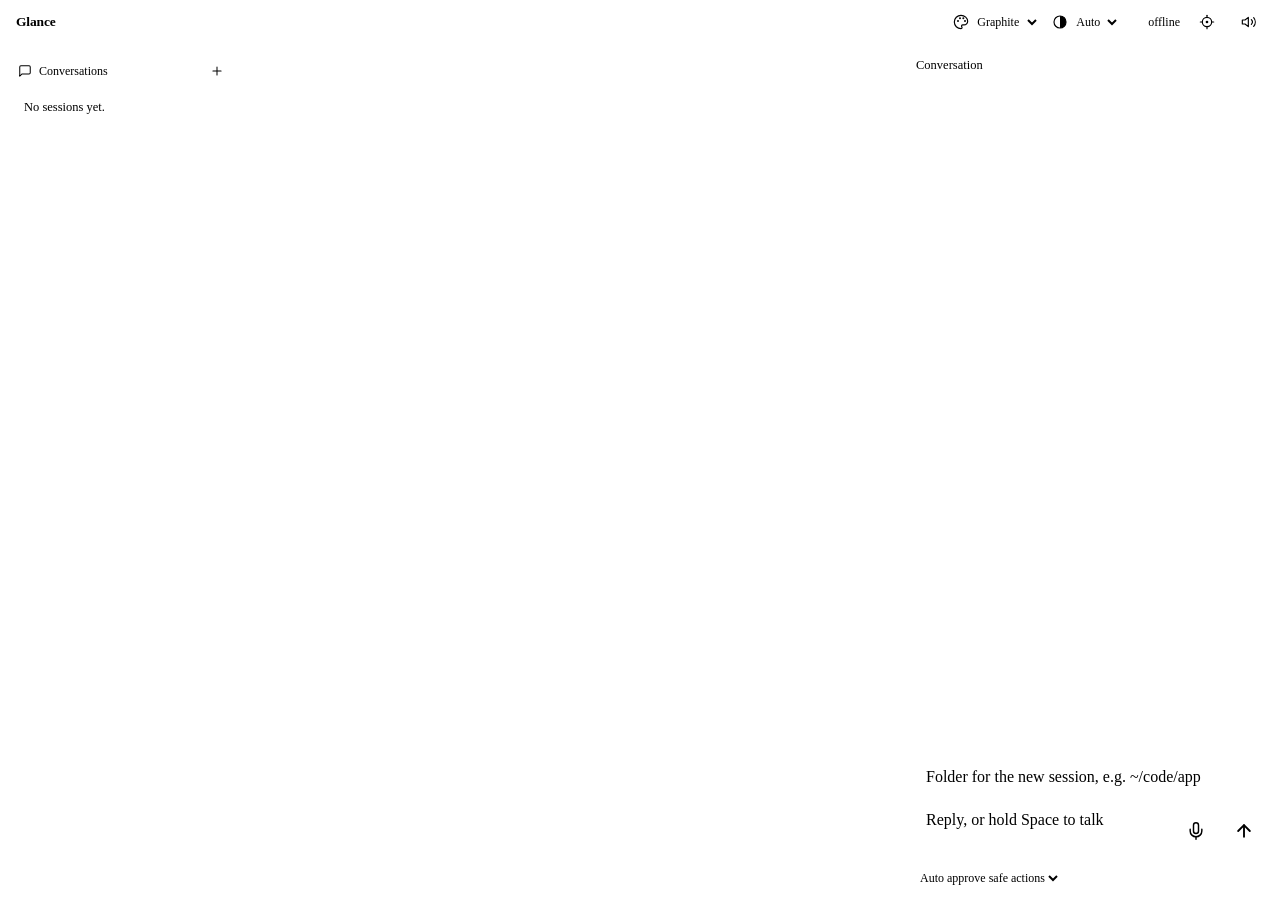
==== ui.html @ 86362edc "Glance: visual board beside Claude Code, packaged as a plugin" ====
<!doctype html>
<html lang="en">
<head>
<meta charset="utf-8">
<meta name="viewport" content="width=device-width, initial-scale=1">
<title>Glance</title>
<link rel="stylesheet" href="/board/board.css">
<script>
  // Apply the saved palette before first paint.
  try {
    const t = localStorage.getItem('board-theme'), c = localStorage.getItem('board-scheme');
    if (t) document.documentElement.dataset.theme = t;
    if (c) document.documentElement.dataset.scheme = c;
  } catch {}
</script>
<style>
  html, body { height: 100%; }
  body { margin: 0; background: var(--paper); color: var(--ink); font: 13.5px/1.5 var(--font); font-feature-settings: "cv11", "ss01"; overflow: hidden; -webkit-font-smoothing: antialiased; }
  button, select, input, textarea { font: inherit; color: inherit; }
  :focus-visible { outline: 2px solid var(--accent); outline-offset: 1px; }
  [hidden] { display: none !important; }

  /* top bar */
  #top { height: 44px; display: flex; align-items: center; gap: 12px; padding: 0 16px; background: var(--surface); border-bottom: 1px solid var(--line); }
  #top h1 { margin: 0; font-size: 13.5px; font-weight: 600; letter-spacing: -.01em; }
  #top .spacer { flex: 1; }
  .pick { display: inline-flex; align-items: center; gap: 2px; color: var(--muted); }
  .pick:hover { color: var(--ink); }
  .pick svg { width: 14px; height: 14px; }
  #top select { flex: none; width: auto; background: transparent; border: 0; padding: 4px 2px; font-size: 12px; color: inherit; cursor: pointer; }
  svg.icon { width: 16px; height: 16px; display: block; fill: none; stroke: currentColor; stroke-width: 1.75; stroke-linecap: round; stroke-linejoin: round; }
  button.ic { display: inline-flex; align-items: center; justify-content: center; width: 30px; height: 30px; padding: 0; border: 0; background: transparent; border-radius: 6px; color: var(--muted); cursor: pointer; }
  button.ic:hover { color: var(--ink); background: var(--paper); }
  #conn { display: flex; align-items: center; gap: 6px; font-size: 12px; color: var(--muted); margin-left: 4px; }
  #conn i { width: 6px; height: 6px; border-radius: 50%; background: var(--bad); }
  #conn.on i { background: var(--ok); }
  #voice.off { color: var(--muted); opacity: .6; }
  #follow.on { color: var(--accent); background: color-mix(in srgb, var(--accent) 12%, transparent); }

  /* three panes */
  #shell { display: grid; grid-template-columns: 240px minmax(0, 1fr) 380px; height: calc(100% - 45px); }
  #side, #board, #chat { min-height: 0; }

  /* conversations */
  #side { background: var(--surface); border-right: 1px solid var(--line); overflow-y: auto; }
  .side-head { display: flex; align-items: center; justify-content: space-between; padding: 14px 10px 6px 18px; font-size: 12px; font-weight: 500; color: var(--muted); }
  .side-head > span { display: inline-flex; align-items: center; gap: 7px; }
  .side-head svg { width: 14px; height: 14px; }
  #newBtn { width: 26px; height: 26px; }
  #sessions { list-style: none; margin: 0; padding: 0 8px 16px; }
  #sessions .group { padding: 14px 10px 4px; font-size: 11.5px; color: var(--muted); }
  #sessions li.item { position: relative; display: grid; grid-template-columns: minmax(0, 1fr) auto; column-gap: 8px; align-items: baseline; padding: 7px 10px 7px 16px; border-radius: 6px; cursor: pointer; }
  #sessions li.item:hover { background: var(--paper); }
  #sessions li.item.selected { background: color-mix(in srgb, var(--accent) 10%, transparent); }
  #sessions .dot { display: none; position: absolute; left: 5px; top: 13px; width: 6px; height: 6px; border-radius: 50%; }
  #sessions li.busy .dot { display: block; background: var(--accent); animation: pulse 1s infinite; }
  #sessions li.new .dot { display: block; background: var(--accent); }
  #sessions li.err .dot { display: block; background: var(--bad); }
  #sessions .name { font-weight: 500; font-size: 13px; white-space: nowrap; overflow: hidden; text-overflow: ellipsis; }
  #sessions .when { font-size: 11px; color: var(--muted); font-variant-numeric: tabular-nums; }
  #sessions li.new .when { color: var(--accent); }
  #sessions .sub { grid-column: 1 / -1; font-size: 12px; color: var(--muted); white-space: nowrap; overflow: hidden; text-overflow: ellipsis; }
  #sessions .empty { padding: 10px 16px; font-size: 12.5px; color: var(--muted); }

  /* the board */
  #boardWrap { position: relative; min-height: 0; display: grid; }
  #board { overflow-y: auto; padding: 24px 28px 56px; display: flex; flex-direction: column; gap: 20px; min-height: 0; }
  #hud { position: absolute; left: 0; right: 0; bottom: 20px; display: flex; flex-direction: column; align-items: center; gap: 8px; pointer-events: none; }
  #hud .pill { display: inline-flex; align-items: center; gap: 10px; padding: 9px 16px; border-radius: 999px; background: var(--surface); border: 1px solid var(--line); box-shadow: 0 6px 24px color-mix(in srgb, var(--ink) 12%, transparent); font-size: 13px; max-width: 70%; }
  #hud .pill svg { width: 15px; height: 15px; color: var(--accent); }
  #hud .label { font-weight: 500; }
  #hud .heard { color: var(--muted); white-space: nowrap; overflow: hidden; text-overflow: ellipsis; }
  #hud .heard:empty { display: none; }
  #hud .pill.wait { pointer-events: auto; border-color: var(--edge-amber); background: var(--tint-amber); color: var(--text-amber); }
  #hud .pill.new { pointer-events: auto; padding: 0; border: 0; background: none; box-shadow: none; }
  #hud .pill.new button { border: 0; background: var(--accent); color: var(--accent-ink); border-radius: 999px; padding: 7px 14px; font-size: 12.5px; font-weight: 500; cursor: pointer; box-shadow: 0 6px 24px color-mix(in srgb, var(--ink) 12%, transparent); }
  #hud .pill.wait button { border: 0; background: var(--edge-amber); color: #fff; border-radius: 999px; padding: 3px 10px; font-size: 12px; font-weight: 500; cursor: pointer; }
  #sessions li.waiting .dot { display: block; background: var(--edge-amber); }
  #sessions li.waiting .when { color: var(--text-amber); }
  #hud .hint { font-size: 11.5px; color: var(--muted); background: var(--surface); border: 1px solid var(--line); border-radius: 999px; padding: 3px 10px; }
  #hud .key { display: inline-flex; align-items: center; gap: 5px; margin-left: 4px; font-size: 11.5px; color: var(--muted); }
  #hud .key kbd { font: 11px var(--mono); padding: 1px 6px; border: 1px solid var(--line); border-bottom-width: 2px; border-radius: 4px; background: var(--paper); color: var(--ink); }
  #hud .pill.quiet .key { display: none; }
  #hud .wave { display: inline-flex; align-items: center; gap: 3px; height: 16px; }
  #hud .wave i { width: 3px; height: 16px; border-radius: 2px; background: var(--accent); transform-origin: center; animation: wave 1.1s ease-in-out infinite; }
  #hud .wave i:nth-child(2) { animation-delay: .15s; } #hud .wave i:nth-child(3) { animation-delay: .3s; } #hud .wave i:nth-child(4) { animation-delay: .45s; } #hud .wave i:nth-child(5) { animation-delay: .6s; }
  #hud .pill.quiet .wave i { animation: pulse 1.2s infinite; transform: scaleY(.35); }
  @keyframes wave { 0%, 100% { transform: scaleY(.3); } 50% { transform: scaleY(1); } }
  #board > * { flex: none; }
  #board .earlier { display: flex; align-items: center; gap: 12px; color: var(--muted); font-size: 11.5px; margin: 4px 0 -8px; }
  #board .earlier::before, #board .earlier::after { content: ""; flex: 1; border-top: 1px solid var(--line); }
  #board section.old { opacity: .85; }
  #board .say-btn { width: 26px; height: 26px; opacity: 0; transition: opacity .15s; align-self: center; }
  #board .say-btn svg { width: 15px; height: 15px; }
  #board section:hover .say-btn { opacity: 1; }
  #board .transcript { background: color-mix(in srgb, var(--accent) 6%, var(--surface)); border-left: 2px solid var(--accent); border-radius: 0 8px 8px 0; padding: 12px 16px; margin: -6px 0 22px; max-width: 72ch; font-size: 13px; line-height: 1.6; }
  #board .transcript::before { content: "Said on the board"; display: block; font-size: 11.5px; color: var(--accent); font-weight: 500; margin-bottom: 8px; }
  #board .transcript p { margin: 0 0 10px; color: var(--muted); }
  #board .transcript p:last-child { margin-bottom: 0; }
  #board .empty { color: var(--muted); font-size: 13px; padding: 48px 0; text-align: center; }

  /* conversation */
  #chat { background: var(--surface); border-left: 1px solid var(--line); display: flex; flex-direction: column; }
  #chat > header { padding: 14px 16px 10px; font-weight: 500; font-size: 12.5px; color: var(--muted); white-space: nowrap; overflow: hidden; text-overflow: ellipsis; }
  #msgs { flex: 1; overflow-y: auto; padding: 4px 16px 24px; display: flex; flex-direction: column; gap: 18px; }
  #msgs .msg { overflow-wrap: anywhere; font-size: 13px; line-height: 1.6; min-width: 0; }
  #msgs .msg > :first-child { margin-top: 0; }
  #msgs .msg > :last-child { margin-bottom: 0; }
  #msgs .msg p { margin: 0 0 10px; }
  #msgs .msg ul, #msgs .msg ol { margin: 0 0 10px; padding-left: 20px; }
  #msgs .msg li { margin: 3px 0; }
  #msgs .msg h1, #msgs .msg h2, #msgs .msg h3, #msgs .msg h4 { font-size: 13px; font-weight: 600; margin: 14px 0 6px; }
  #msgs .msg blockquote { margin: 0 0 10px; padding-left: 10px; border-left: 2px solid var(--line); color: var(--muted); }
  #msgs .msg table { border-collapse: collapse; font-size: 12.5px; margin: 0 0 10px; }
  #msgs .msg th, #msgs .msg td { border: 1px solid var(--line); padding: 4px 8px; text-align: left; }
  #msgs .msg a { color: var(--accent); }
  #msgs .msg.flash { animation: flash 1.6s ease-out; border-radius: 6px; }
  @keyframes flash { 0%, 30% { box-shadow: 0 0 0 2px var(--accent); background: color-mix(in srgb, var(--accent) 10%, transparent); } 100% { box-shadow: none; } }
  #board section { cursor: pointer; }
  #msgs .msg.you { align-self: flex-end; max-width: 88%; background: var(--paper); border-radius: 10px 10px 3px 10px; padding: 8px 12px; }
  #msgs .msg.board { background: color-mix(in srgb, var(--accent) 6%, var(--surface)); border-left: 2px solid var(--accent); border-radius: 0 8px 8px 0; padding: 12px 14px; color: var(--ink); }
  #msgs .msg.board::before { content: "Said on the board"; display: block; font-size: 11.5px; color: var(--accent); font-weight: 500; margin-bottom: 8px; }
  #msgs .msg.board p { margin: 0 0 10px; color: var(--muted); }
  #msgs .code { position: relative; margin: 8px 0 12px; border: 1px solid var(--line); border-radius: 6px; background: var(--paper); overflow: hidden; }
  #msgs .code .lang { position: absolute; top: 6px; right: 10px; font: 10.5px var(--mono); color: var(--muted); text-transform: lowercase; }
  #msgs .code pre { margin: 0; padding: 10px 12px; overflow-x: auto; font: 12px/1.55 var(--mono); white-space: pre; }
  #msgs .code code { background: none; border: 0; padding: 0; font: inherit; }
  #msgs code { background: var(--paper); border: 1px solid var(--line); border-radius: 4px; padding: 0 4px; font: 12px var(--mono); }
  .hljs-comment, .hljs-quote { color: var(--muted); font-style: italic; }
  .hljs-keyword, .hljs-selector-tag, .hljs-meta, .hljs-doctag { color: var(--edge-purple); }
  .hljs-string, .hljs-regexp, .hljs-addition { color: var(--edge-green); }
  .hljs-number, .hljs-literal, .hljs-symbol { color: var(--edge-amber); }
  .hljs-title, .hljs-section, .hljs-name, .hljs-selector-id, .hljs-selector-class { color: var(--edge-blue); }
  .hljs-attr, .hljs-attribute, .hljs-variable, .hljs-template-variable, .hljs-type, .hljs-built_in { color: var(--text-blue); }
  .hljs-deletion { color: var(--edge-red); }
  .hljs-emphasis { font-style: italic; } .hljs-strong { font-weight: 600; }
  #msgs .empty { color: var(--muted); font-size: 12.5px; }

  /* composer */
  #dock { border-top: 1px solid var(--line); padding: 12px 16px 12px; display: grid; gap: 8px; }
  .row { display: flex; gap: 8px; align-items: center; }
  #cwd { flex: 1; min-width: 0; font: 12px var(--mono); }
  select, input, textarea { background: var(--paper); border: 1px solid var(--line); border-radius: 6px; padding: 7px 10px; }
  textarea { flex: 1 1 0; width: 100%; min-width: 0; resize: none; min-height: 40px; max-height: 40vh; line-height: 1.45; }
  textarea::placeholder, input::placeholder { color: var(--muted); }
  .row > button { flex: none; }
  #dock button { border: 0; background: transparent; border-radius: 6px; padding: 6px 10px; cursor: pointer; color: var(--muted); }
  #dock button:hover { color: var(--ink); background: var(--paper); }
  #dock button:disabled { opacity: .4; cursor: default; }
  #dock #sendBtn { width: 40px; height: 40px; border-radius: 50%; background: var(--accent); color: var(--accent-ink); }
  #dock #sendBtn:hover { background: color-mix(in srgb, var(--accent) 88%, var(--ink)); color: var(--accent-ink); }
  #dock #sendBtn svg.icon { width: 20px; height: 20px; stroke-width: 2.25; }
  #dock #micBtn { width: 40px; height: 40px; border-radius: 50%; border: 1px solid var(--line); color: var(--ink); }
  #dock #micBtn svg.icon { width: 22px; height: 22px; }
  #dock #stopBtn { width: 40px; height: 40px; border-radius: 50%; }
  #dock #micBtn.on { background: var(--accent); color: var(--accent-ink); animation: pulse 1.2s infinite; }
  #dock #micBtn.on:hover { color: var(--accent-ink); }
  #dock #mode { flex: none; width: auto; background: transparent; border: 0; padding: 0; font-size: 12px; color: var(--muted); cursor: pointer; }
  #status { flex: 1; min-width: 0; min-height: 18px; font-size: 12px; color: var(--muted); display: flex; gap: 8px; align-items: center; overflow: hidden; }
  #status .spin { width: 11px; height: 11px; border: 2px solid var(--line); border-top-color: var(--accent); border-radius: 50%; animation: spin .8s linear infinite; flex: none; }
  #status .err { color: var(--bad); }
  #status code { white-space: nowrap; overflow: hidden; text-overflow: ellipsis; font: 11.5px var(--mono); }
  #status .heard { color: var(--ink); font-style: italic; }
  .chip { border-radius: 999px; padding: 1px 8px; font-size: 11.5px; background: var(--tint-red); color: var(--text-red); }

  @media (max-width: 1180px) {
    #shell { grid-template-columns: 220px minmax(0, 1fr); grid-template-rows: minmax(0, 1fr) auto; }
    #boardWrap { min-height: 0; }
    #chat { grid-column: 1 / -1; border-left: 0; border-top: 1px solid var(--line); max-height: 44vh; }
  }
  @media (max-width: 720px) {
    #shell { grid-template-columns: 1fr; grid-template-rows: auto minmax(0, 1fr) auto; }
    #side { border-right: 0; border-bottom: 1px solid var(--line); max-height: 28vh; }
    #board { padding: 16px; }
  }
  @media (prefers-reduced-motion: reduce) { * { animation: none !important; transition: none !important; } }
  @keyframes spin { to { transform: rotate(360deg); } }
  @keyframes pulse { 50% { opacity: .3; } }
</style>
</head>
<body>
<header id="top">
  <h1>Glance</h1>
  <span class="spacer"></span>
  <label class="pick" title="Palette"><i data-icon="palette"></i><select id="theme" aria-label="Palette">
    <option value="">Graphite</option><option value="paper">Paper</option><option value="midnight">Midnight</option><option value="violet">Violet</option><option value="mono">Mono</option>
  </select></label>
  <label class="pick" title="Appearance"><i data-icon="contrast"></i><select id="scheme" aria-label="Appearance">
    <option value="">Auto</option><option value="light">Light</option><option value="dark">Dark</option>
  </select></label>
  <span id="conn" title="Connection to the Glance server"><i></i><span>offline</span></span>
  <button id="follow" class="ic" title="Follow the latest: jump to whichever conversation updates"><i data-icon="follow"></i></button>
  <button id="voice" class="ic" title="Read new answers aloud"></button>
</header>

<div id="shell">
  <nav id="side">
    <div class="side-head"><span><i data-icon="chat"></i>Conversations</span><button id="newBtn" class="ic" title="Start a new session"><i data-icon="plus"></i></button></div>
    <ul id="sessions"></ul>
  </nav>

  <div id="boardWrap">
    <main id="board"></main>
    <div id="hud" hidden>
      <div class="pill" id="hudListen" hidden><i data-icon="mic"></i><span class="label">Listening</span><span class="heard"></span></div>
      <div class="pill" id="hudSpeak" hidden><span class="wave"><i></i><i></i><i></i><i></i><i></i></span><span class="label">Responding</span><span class="key"><kbd>Esc</kbd> to stop</span></div>
      <div class="hint" id="hudHint" hidden>View response in chat window</div>
      <div class="pill new" id="hudNew" hidden><button id="hudNewBtn">New visual below</button></div>
      <div class="pill wait" id="hudWait" hidden><span class="label"></span><button id="hudSwitch">Switch</button></div>
    </div>
  </div>

  <aside id="chat">
    <header id="chatTitle">Conversation</header>
    <div id="msgs"></div>
    <div id="dock">
      <select id="target" aria-label="Session" hidden></select>
      <input id="cwd" placeholder="Folder for the new session, e.g. ~/code/app" aria-label="Folder" hidden>
      <div class="row">
        <textarea id="msg" placeholder="Reply, or hold Space to talk"></textarea>
        <button id="micBtn" class="ic" title="Hold to talk (or hold the space bar), let go to send"><i data-icon="mic"></i></button>
        <button id="sendBtn" class="ic" title="Send"><i data-icon="send"></i></button>
        <button id="stopBtn" class="ic" title="Stop" hidden><i data-icon="stop"></i></button>
      </div>
      <div class="row">
        <select id="mode" aria-label="Permission mode" title="What Claude may do without asking">
          <option value="auto">Auto approve safe actions</option>
          <option value="acceptEdits">Edits only</option>
          <option value="plan">Plan only, no changes</option>
          <option value="bypassPermissions">Allow everything</option>
        </select>
        <div id="status"></div>
      </div>
    </div>
  </aside>
</div>

<script src="/board/marked.min.js"></script>
<script src="/board/highlight.min.js"></script>
<script src="/board/mermaid.min.js"></script>
<script src="/board/viz.js"></script>
<script>
const TOKEN = '__BOARD_TOKEN__';
const ICONS = {
  mic: '<path d="M12 2a3 3 0 0 0-3 3v7a3 3 0 0 0 6 0V5a3 3 0 0 0-3-3Z"/><path d="M19 10v2a7 7 0 0 1-14 0v-2"/><path d="M12 19v3"/>',
  speaker: '<path d="M11 5 6 9H2v6h4l5 4V5Z"/><path d="M15.5 8.5a5 5 0 0 1 0 7"/><path d="M19 5.5a10 10 0 0 1 0 13"/>',
  muted: '<path d="M11 5 6 9H2v6h4l5 4V5Z"/><path d="m22 9-6 6"/><path d="m16 9 6 6"/>',
  text: '<path d="M4 6h16"/><path d="M4 12h16"/><path d="M4 18h10"/>',
  plus: '<path d="M5 12h14"/><path d="M12 5v14"/>',
  stop: '<rect x="6" y="6" width="12" height="12" rx="2"/>',
  chat: '<path d="M21 15a2 2 0 0 1-2 2H7l-4 4V5a2 2 0 0 1 2-2h14a2 2 0 0 1 2 2z"/>',
  palette: '<path d="M12 2a10 10 0 0 0 0 20c.9 0 1.6-.7 1.6-1.7 0-.4-.2-.8-.4-1.1-.3-.3-.4-.7-.4-1.1 0-.9.7-1.7 1.7-1.7h2a5.5 5.5 0 0 0 5.5-5.5C22 6 17.5 2 12 2Z"/><circle cx="7.5" cy="10.5" r=".6" fill="currentColor"/><circle cx="10.5" cy="6.5" r=".6" fill="currentColor"/><circle cx="15.5" cy="6.5" r=".6" fill="currentColor"/><circle cx="18" cy="10.5" r=".6" fill="currentColor"/>',
  contrast: '<circle cx="12" cy="12" r="9"/><path d="M12 3a9 9 0 0 1 0 18Z" fill="currentColor" stroke="none"/>',
  follow: '<circle cx="12" cy="12" r="7"/><path d="M12 2v3"/><path d="M12 19v3"/><path d="M2 12h3"/><path d="M19 12h3"/><circle cx="12" cy="12" r="2" fill="currentColor" stroke="none"/>',
  send: '<path d="M12 19V5"/><path d="m5 12 7-7 7 7"/>',
  switch: '<path d="M5 12h14"/><path d="m13 6 6 6-6 6"/>',
};
const icon = name => `<svg class="icon" viewBox="0 0 24 24" aria-hidden="true">${ICONS[name]}</svg>`;
for (const el of document.querySelectorAll('[data-icon]')) el.outerHTML = icon(el.dataset.icon);
const NEW = '__new__';
const $ = id => document.getElementById(id);
const state = {};        // sessionId -> { busy, line, isError, denials, lastMessage }
const known = new Map(); // sessionId -> { label, title, cwd, updated }, for sessions not on the board yet
let lastBoard = '';
const heard = new Map(); // section id -> narration text already seen
let voiceOn = true;
try { voiceOn = localStorage.getItem('board-voice') !== 'off'; } catch {}
let followOn = false;
try { followOn = localStorage.getItem('board-follow') === 'on'; } catch {}
const announced = new Set(); // 'id:updated' of waiting notices already spoken
let booted = false;          // after the first load; what's already waiting then isn't announced
const dismissed = new Set(); // waiting banners already acted on

function s(id) { return state[id] ||= { busy: false, line: '', isError: false, denials: [], lastMessage: '' }; }
function selected() { return $('target').value === NEW ? null : $('target').value; }
const folderOf = cwd => (cwd || '').split('/').filter(Boolean).pop() || '~';

const boards = new Map(); // session id -> { cwd, updated, ts, title, count } for conversations with visuals
const seen = new Map();   // session id -> ts of the latest visual the user has looked at
let shown = { id: null, ts: '' };

async function loadBoards() {
  try {
    const list = await (await fetch('/boards', { headers: { 'X-Board-Token': TOKEN } })).json();
    boards.clear();
    for (const b of list) boards.set(b.id, b);
    if (!seen.size) for (const b of list) seen.set(b.id, b.ts); // what's there when the page opens isn't "new"
  } catch {}
  refreshTargets();
}

// The board pane shows every visual the selected conversation has produced in order, newest at the bottom,
// so a new one is appended below and never moves what you're reading.
const atBottom = el => el.scrollHeight - el.scrollTop - el.clientHeight < 120;
function scrollBoardToEnd(smooth = false) {
  const board = $('board');
  board.scrollTo({ top: board.scrollHeight, behavior: smooth ? 'smooth' : 'auto' });
  $('hudNew').hidden = true;
}
async function showVisuals(force = false) {
  const id = selected();
  const board = $('board');
  if (!id || !boards.has(id)) {
    shown = { id, ts: '' };
    board.innerHTML = `<div class="empty">${id ? 'No visuals from this conversation yet.' : 'Pick a conversation, or start a new one.'}</div>`;
    return;
  }
  const ts = boards.get(id).ts || '';
  if (!force && shown.id === id && shown.ts === ts) return;
  const sameConversation = shown.id === id;
  shown = { id, ts };
  let entries = [];
  try { entries = await (await fetch(`/visuals?session=${id}`, { headers: { 'X-Board-Token': TOKEN } })).json(); } catch {}
  if (selected() !== id) return;
  const parse = (html, ts) => { const sec = new DOMParser().parseFromString(html, 'text/html').querySelector('section'); if (sec) { sec.removeAttribute('id'); sec.dataset.ts = ts || ''; } return sec; };
  const existing = [...board.querySelectorAll('section')];
  const current = existing[existing.length - 1]; // the newest is last
  const finish = () => { seen.set(id, ts); renderChat(); render(); };
  // A revision of the visual on screen is swapped in place, so nothing moves.
  if (sameConversation && current && entries.length && existing.length === entries.length) {
    const sec = parse(entries[0].html, entries[0].ts);
    if (sec && sec.dataset.updated !== current.dataset.updated) {
      const wasAtEnd = atBottom(board);
      current.replaceWith(sec);
      await renderBoard(sec);
      addSayButtons(sec);
      if (wasAtEnd) scrollBoardToEnd();
      return finish();
    }
  }
  // One new visual in the conversation you're on: append it below, and only follow it if you were already at the end.
  if (sameConversation && current && existing.length === entries.length - 1) {
    const sec = parse(entries[0].html, entries[0].ts);
    if (sec) {
      const wasAtEnd = atBottom(board);
      board.querySelector('.earlier')?.remove();
      for (const old of existing) old.classList.add('old');
      board.append(Object.assign(document.createElement('div'), { className: 'earlier', textContent: 'Latest' }), sec);
      await renderBoard(sec);
      addSayButtons(sec);
      if (wasAtEnd) scrollBoardToEnd(true);
      else $('hudNew').hidden = false;
      return finish();
    }
  }
  board.innerHTML = '';
  $('hudNew').hidden = true;
  const ordered = entries.slice().reverse(); // oldest first
  ordered.forEach((e, n) => {
    const sec = parse(e.html, e.ts);
    if (!sec) return;
    const last = n === ordered.length - 1;
    if (last && n) board.append(Object.assign(document.createElement('div'), { className: 'earlier', textContent: 'Latest' }));
    if (!last) sec.classList.add('old');
    board.append(sec);
  });
  if (!board.children.length) board.innerHTML = '<div class="empty">No visuals from this conversation yet.</div>';
  await renderBoard(board);
  addSayButtons(board);
  scrollBoardToEnd();
  finish();
}
$('board').addEventListener('scroll', () => { if (atBottom($('board'))) $('hudNew').hidden = true; }, { passive: true });

// Clicking a visual jumps the chat to the turn that produced it: the last prompt sent before the visual was posted,
// and the reply that follows it. (A reply's progress lines are merged into one message stamped at its start, so the
// reply itself can carry an earlier time than the visual.)
$('board').addEventListener('click', e => {
  if (e.target.closest('button, a, .transcript') || getSelection()?.toString()) return;
  const sec = e.target.closest('section');
  const ts = sec?.dataset.ts;
  if (!ts) return;
  const msgs = [...$('msgs').querySelectorAll('.msg[data-ts]')].filter(m => m.dataset.ts);
  const prompt = [...msgs].reverse().find(m => m.classList.contains('you') && m.dataset.ts <= ts);
  const after = prompt && msgs[msgs.indexOf(prompt) + 1];
  const target = (after?.classList.contains('claude') && after) || prompt;
  if (!target) return;
  target.scrollIntoView({ behavior: 'smooth', block: 'start' });
  for (const m of msgs) m.classList.remove('flash');
  void target.offsetWidth;
  target.classList.add('flash');
});

function addSayButtons(root) {
  for (const sec of root.querySelectorAll('section')) {
    const text = sec.querySelector('[data-say]')?.textContent.trim();
    if (!text) continue;
    const key = `${sec.dataset.session}:${sec.dataset.updated}`;
    const btn = Object.assign(document.createElement('button'), { className: 'say-btn ic', innerHTML: icon('speaker'), title: 'Read this aloud' });
    btn.onclick = e => { e.stopPropagation(); post('/speak', { key, text, force: true }); };
    const show = Object.assign(document.createElement('button'), { className: 'say-btn ic', innerHTML: icon('text'), title: 'Show what it says' });
    show.onclick = e => {
      e.stopPropagation();
      const open = sec.querySelector(':scope > .transcript');
      if (open) return open.remove();
      const p = Object.assign(document.createElement('div'), { className: 'transcript' });
      p.innerHTML = narrationHtml(text);
      sec.querySelector('header').after(p);
    };
    sec.querySelector('header')?.append(btn, show);
  }
}

// A section changed on disk: refresh the list, redraw if it's the one on screen, read the newest narration aloud.
async function boardChanged(changed = []) {
  await loadBoards();
  const mine = changed.find(c => c.id === selected());
  const others = changed.filter(c => c.id !== selected());
  if (followOn && others.length && !mine) {
    // Follow mode: go to whoever just spoke; the switch itself reads it aloud.
    $('target').value = others[others.length - 1].id;
    render();
    return;
  }
  if (mine) {
    await showVisuals(true);
    if (voiceOn && mine.say) post('/speak', { key: `${mine.id}:${mine.updated}`, text: mine.say });
    seen.set(mine.id, boards.get(mine.id)?.ts || '');
  }
  // Everyone else gets a dot in the sidebar and, when nothing is playing, one short line.
  for (const c of others) if (voiceOn) post('/nudge', { id: c.id, text: `${folderOf(boards.get(c.id)?.cwd)} has something to show` });
}

// Text with `names` shown as code, everything else escaped.
const esc = t => String(t).replace(/[&<>"]/g, c => ({ '&': '&amp;', '<': '&lt;', '>': '&gt;', '"': '&quot;' }[c]));
function withCode(text) {
  return String(text).split(/`([^`]+)`/).map((part, i) => i % 2 ? `<code>${esc(part)}</code>` : esc(part)).join('');
}

// ---------- conversation pane ----------

const chat = { id: null, since: '', items: [] };

// Markdown, with raw HTML escaped and code highlighted.
if (window.marked) {
  marked.use({
    breaks: true,
    gfm: true,
    renderer: {
      html(token) { return esc(typeof token === 'string' ? token : (token.text ?? token.raw ?? '')); },
      code(token) {
        const src = typeof token === 'string' ? token : token.text;
        const lang = (typeof token === 'string' ? arguments[1] : token.lang) || '';
        let body = esc(src);
        try {
          if (window.hljs) body = lang && hljs.getLanguage(lang) ? hljs.highlight(src, { language: lang }).value : hljs.highlightAuto(src).value;
        } catch {}
        return `<div class="code">${lang ? `<span class="lang">${esc(lang)}</span>` : ''}<pre><code>${body}</code></pre></div>`;
      },
    },
  });
}
// Tagged blocks the terminal injects (<task-notification>, <system-reminder>, …) are shown as code.
function prettyXml(src) {
  const pad = n => '  '.repeat(Math.max(0, n));
  let out = '', depth = 0, lastWasTag = false;
  for (const tok of src.match(/<[^>]+>|[^<]+/g) || []) {
    if (tok.startsWith('</')) {
      depth--;
      if (lastWasTag) out += '\n' + pad(depth);
      out += tok;
      lastWasTag = true;
    } else if (tok.startsWith('<')) {
      out += (out ? '\n' : '') + pad(depth) + tok;
      if (!tok.endsWith('/>') && !tok.startsWith('<?') && !tok.startsWith('<!')) depth++;
      lastWasTag = true;
    } else {
      const t = tok.trim();
      if (!t) continue;
      if (t.length <= 80 && !t.includes('\n')) { out += t; lastWasTag = false; }
      else { out += '\n' + pad(depth) + t.replace(/\n\s*/g, '\n' + pad(depth)); lastWasTag = true; }
    }
  }
  return out;
}
function fenceTags(text) {
  return String(text).replace(/(^|\n)[ \t]*(<([a-z][\w-]*)(?:\s[^>]*)?>[\s\S]*?<\/\3>)/g, (m, lead, block) => `${lead}\n\`\`\`xml\n${prettyXml(block.trim())}\n\`\`\`\n`);
}
function richText(text) {
  if (!window.marked) return withCode(text);
  try { return marked.parse(fenceTags(text)); } catch { return withCode(text); }
}

// Narration as short paragraphs, two or three sentences each.
function narrationHtml(text) {
  const sentences = String(text).split(/(?<=[.!?])\s+(?=[A-Z`"'(])/);
  const paras = [];
  for (let i = 0; i < sentences.length; i += 2) paras.push(sentences.slice(i, i + 2).join(' '));
  return paras.map(p => `<p>${withCode(p)}</p>`).join('');
}

async function loadChat(force = false) {
  const id = selected();
  if (id !== chat.id) { chat.id = id; chat.since = ''; chat.items = []; chat.rendered = false; force = true; } // a switched conversation always opens at its latest message
  if (!id) return renderChat();
  try {
    const res = await fetch(`/history?session=${id}&since=${force ? '' : chat.since}`, { headers: { 'X-Board-Token': TOKEN } });
    const data = await res.json();
    if (chat.id !== id || data.same) return;
    chat.since = String(data.mtime);
    chat.items = data.items || [];
    renderChat();
  } catch {}
}

function renderChat() {
  const box = $('msgs');
  const nearBottom = box.scrollHeight - box.scrollTop - box.clientHeight < 80;
  $('chatTitle').textContent = chat.id ? labelFor(chat.id) : 'New session';
  box.innerHTML = '';
  for (const item of chat.items) {
    const el = Object.assign(document.createElement('div'), { className: `msg ${item.who}` });
    el.innerHTML = richText(item.text);
    el.dataset.ts = item.ts || '';
    box.append(el);
  }
  const sections = $('board').querySelectorAll('section');
  const narration = chat.id && shown.id === chat.id && sections[sections.length - 1]?.querySelector('[data-say]')?.textContent.trim();
  if (narration) {
    const el = Object.assign(document.createElement('div'), { className: 'msg board' });
    el.innerHTML = narrationHtml(narration);
    box.append(el);
  }
  if (!box.children.length) box.append(Object.assign(document.createElement('div'), { className: 'empty', textContent: chat.id ? 'Nothing said yet.' : 'Pick a folder below and send the first message.' }));
  if (nearBottom || !chat.rendered) box.scrollTop = box.scrollHeight;
  chat.rendered = true;
}

setInterval(() => loadChat(), 2000);

// The strip at the bottom of the board: listening while you talk, responding while Claude answers.
function renderHud() {
  const id = selected();
  const busy = !!(id && state[id]?.busy);
  const listening = talk.held;
  const speaking = talk.speaking && voiceOn;
  $('hudListen').hidden = !listening;
  $('hudSpeak').hidden = listening || !(speaking || busy);
  $('hudSpeak').classList.toggle('quiet', !speaking);
  $('hudSpeak').querySelector('.label').textContent = speaking ? 'Responding' : 'Thinking';
  $('hudHint').hidden = listening || !(speaking || busy);
  const allWaiting = [...boards.values(), ...[...known.entries()].map(([kid, k]) => ({ id: kid, ...k }))].filter(b => b.waiting && b.id !== id);
  const keyOf = b => `${b.id}:${b.updated}`;
  // The banner is a prompt, not a list: it shows a conversation once, until you switch or it goes stale.
  if (!booted) for (const b of allWaiting) if (Date.now() - new Date(b.updated) > 30 * 60000) dismissed.add(keyOf(b));
  const waiting = allWaiting.filter(b => !dismissed.has(keyOf(b))).sort((a, b) => (b.updated || '').localeCompare(a.updated || ''))[0];
  $('hudWait').hidden = listening || !waiting;
  if (waiting) {
    $('hudWait').querySelector('.label').textContent = `${folderOf(waiting.cwd)} is waiting on you`;
    $('hudSwitch').onclick = () => { for (const b of allWaiting) dismissed.add(keyOf(b)); $('target').value = waiting.id; render(); };
    const key = keyOf(waiting);
    if (booted && voiceOn && !announced.has(key)) post('/speak', { key, text: `${folderOf(waiting.cwd)} is waiting on you` });
    announced.add(key);
  }
  $('hud').hidden = $('hudListen').hidden && $('hudSpeak').hidden && $('hudWait').hidden && $('hudNew').hidden;
}

function renderVoice() {
  $('voice').innerHTML = icon(voiceOn ? 'speaker' : 'muted');
  $('voice').classList.toggle('off', !voiceOn);
  $('voice').title = voiceOn ? 'Reading new answers aloud. Click to mute.' : 'Muted. Click to read new answers aloud.';
}
$('voice').onclick = () => {
  voiceOn = !voiceOn;
  try { localStorage.setItem('board-voice', voiceOn ? 'on' : 'off'); } catch {}
  post('/mute', { on: !voiceOn }); // replies stay text while muted; talking still works
  renderVoice();
  renderHud();
};
renderVoice();

// ---------- follow mode ----------
function renderFollow() { $('follow').classList.toggle('on', followOn); }
$('follow').onclick = () => {
  followOn = !followOn;
  try { localStorage.setItem('board-follow', followOn ? 'on' : 'off'); } catch {}
  renderFollow();
};
renderFollow();

// ---------- palette ----------
for (const [id, key] of [['theme', 'board-theme'], ['scheme', 'board-scheme']]) {
  const el = $(id);
  try { el.value = localStorage.getItem(key) || ''; } catch {}
  el.onchange = () => {
    if (el.value) document.documentElement.dataset[id] = el.value; else delete document.documentElement.dataset[id];
    try { el.value ? localStorage.setItem(key, el.value) : localStorage.removeItem(key); } catch {}
    showVisuals(true); // diagrams take their colors at render time
  };
}

// ---------- sidebar: every session we know about ----------

function labelFor(id) {
  const cwd = boards.get(id)?.cwd || known.get(id)?.cwd || '';
  return `${folderOf(cwd)}  ${id.slice(0, 8)}`;
}

function refreshTargets() {
  const sel = $('target');
  const keep = sel.value;
  const withVisuals = [...boards.values()].map(b => {
    const title = (b.title || '').replace(/session [0-9a-f]{8}/i, '').replace(/\s*[—–·-]\s*(?=[—–·-])/g, '').replace(/^[\s—–·-]+|[\s—–·-]+$/g, '');
    return { id: b.id, folder: folderOf(b.cwd), title, updated: b.updated || b.ts || '', waiting: !!b.waiting, fresh: (seen.get(b.id) || '') < (b.ts || '') && b.id !== selected() };
  });
  const recent = [];
  for (const [id, k] of known) if (!boards.has(id)) recent.push({ id, folder: folderOf(k.cwd), title: k.title || '', updated: k.updated || '', waiting: !!k.waiting });
  recent.sort((a, b) => (b.updated || '').localeCompare(a.updated || ''));

  sel.innerHTML = '';
  for (const x of [...withVisuals, ...recent]) sel.add(new Option(labelFor(x.id), x.id));
  sel.add(new Option('New session', NEW));
  const all = new Set([...withVisuals, ...recent].map(x => x.id));
  sel.value = all.has(keep) || keep === NEW ? keep : (all.values().next().value || NEW);

  const list = $('sessions');
  list.innerHTML = '';
  const group = (label, items) => {
    if (!items.length) return;
    list.append(Object.assign(document.createElement('li'), { className: 'group', textContent: label }));
    for (const x of items) {
      const li = document.createElement('li');
      li.className = 'item' + (x.fresh ? ' new' : '') + (x.waiting ? ' waiting' : '');
      li.dataset.id = x.id;
      li.innerHTML = `<i class="dot"></i><span class="name">${esc(x.folder)}</span><span class="when">${x.updated ? esc(ago(x.updated)) : ''}</span><span class="sub">${esc(x.title || x.id.slice(0, 8))}</span>`;
      li.onclick = () => { if (x.waiting) dismissed.add(`${x.id}:${x.updated}`); sel.value = x.id; render(); };
      list.append(li);
    }
  };
  group('With visuals', withVisuals);
  group('Recent', recent);
  if (!list.children.length) list.append(Object.assign(document.createElement('li'), { className: 'empty', textContent: 'No sessions yet.' }));
  render();
}

function ago(iso) {
  const m = Math.round((Date.now() - new Date(iso)) / 60000);
  if (!isFinite(m)) return '';
  return m < 1 ? 'now' : m < 60 ? `${m}m` : m < 1440 ? `${Math.round(m / 60)}h` : `${Math.round(m / 1440)}d`;
}

async function loadSessions() {
  try {
    const list = await (await fetch('/sessions', { headers: { 'X-Board-Token': TOKEN } })).json();
    for (const x of list) known.set(x.id, { title: x.title || '', cwd: x.cwd, updated: x.updated, waiting: !!x.waiting });
    refreshTargets();
  } catch {}
}
setInterval(loadSessions, 15000);
setInterval(loadBoards, 10000); // picks up "waiting on you" changes

function render() {
  const id = selected();
  if (id !== chat.id) {
    loadChat();
    // Switching to a conversation whose latest narration you never heard reads it now.
    const b = id && boards.get(id);
    if (b && voiceOn && seen.size && (seen.get(id) || '') < (b.ts || '') && b.say) post('/speak', { key: `${id}:${b.updated}`, text: b.say, force: true });
  }
  $('cwd').hidden = id !== null;
  if (id !== shown.id || (id && (boards.get(id)?.ts || '') !== shown.ts)) showVisuals();
  for (const li of $('sessions').querySelectorAll('li.item')) {
    li.classList.toggle('selected', li.dataset.id === id);
    li.classList.toggle('busy', !!state[li.dataset.id]?.busy);
    li.classList.toggle('err', !state[li.dataset.id]?.busy && !!state[li.dataset.id]?.isError);
  }
  renderHud();
  const st = id ? s(id) : { busy: false, line: '', denials: [] };
  $('sendBtn').disabled = st.busy;
  $('stopBtn').hidden = !st.busy;
  const status = $('status');
  status.innerHTML = '';
  if (st.busy) status.append(Object.assign(document.createElement('span'), { className: 'spin' }));
  if (st.line) {
    const line = document.createElement(st.busy ? 'code' : 'span');
    line.textContent = st.line;
    if (st.isError) line.className = 'err';
    status.append(line);
  }
  if (!st.busy && st.denials?.length) {
    for (const name of st.denials) status.append(Object.assign(document.createElement('span'), { className: 'chip', textContent: `blocked: ${name}` }));
    const retry = Object.assign(document.createElement('button'), { textContent: 'Retry with this mode' });
    retry.onclick = () => sendMessage(st.lastMessage, st.lastVoice);
    status.append(retry);
  }
}

async function post(path, body) {
  const res = await fetch(path, { method: 'POST', headers: { 'Content-Type': 'application/json', 'X-Board-Token': TOKEN }, body: JSON.stringify(body) });
  return { ok: res.ok, data: await res.json().catch(() => ({})) };
}

async function sendMessage(text, voice = false) {
  const message = (text ?? $('msg').value).trim();
  if (!message) return;
  const sessionId = selected();
  const cwd = sessionId ? (boards.get(sessionId)?.cwd || known.get(sessionId)?.cwd || '~') : ($('cwd').value.trim() || '~');
  const { ok, data } = await post('/send', { sessionId, cwd, message, mode: $('mode').value, voice });
  if (!ok) { alertLine(sessionId, data.error || 'Send failed'); return; }
  if (!sessionId) {
    known.set(data.sessionId, { title: message.slice(0, 60), cwd: data.cwd, updated: new Date().toISOString() });
    refreshTargets();
    $('target').value = data.sessionId;
  }
  Object.assign(s(data.sessionId), { lastMessage: message, lastVoice: voice });
  if (text === undefined) $('msg').value = '';
  render();
}

function alertLine(id, text) {
  if (id) { Object.assign(s(id), { line: text, isError: true, busy: false }); return render(); }
  $('status').innerHTML = '';
  $('status').append(Object.assign(document.createElement('span'), { className: 'err', textContent: text }));
}

function setConn(on) {
  $('conn').classList.toggle('on', on);
  $('conn').lastElementChild.textContent = on ? 'live' : 'offline';
}

function connect() {
  const es = new EventSource(`/events?token=${TOKEN}`);
  es.onopen = () => setConn(true);
  let checking = false;
  es.onerror = () => {
    setConn(false);
    if (checking) return;
    checking = true;
    // If the server came back with a different key, this page can't talk to it; start over.
    setTimeout(async () => {
      try { const r = await fetch('/sessions', { headers: { 'X-Board-Token': TOKEN } }); if (r.status === 403) location.reload(); } catch {}
      checking = false;
    }, 3000);
  };
  es.onmessage = e => {
    const ev = JSON.parse(e.data);
    if (ev.kind === 'reload') return location.reload();
    if (ev.kind === 'board') return boardChanged(ev.changed || []);
    if (ev.kind === 'hello') {
      for (const id of ev.running) s(id).busy = true;
      talk.speaking = ev.speaking;
      if (ev.muted === voiceOn) post('/mute', { on: !voiceOn }); // this page's choice wins
      return render();
    }
    if (ev.kind === 'speaking') { talk.speaking = ev.on; return renderHud(); }
    if (ev.kind === 'muted') return;
    const st = s(ev.sessionId);
    if (ev.kind === 'start') Object.assign(st, { busy: true, line: 'Thinking…', isError: false, denials: [] });
    if (ev.kind === 'tool') st.line = ev.detail ? `${ev.name}: ${ev.detail}` : ev.name;
    if (ev.kind === 'text') st.line = 'Thinking…';
    if (ev.kind === 'text' || ev.kind === 'done') loadChat();
    // The reply itself already shows in the chat, so the status line only keeps errors.
    if (ev.kind === 'done') Object.assign(st, { busy: false, line: ev.isError ? ev.text.split('\n')[0] : '', isError: ev.isError, denials: ev.denials || [] });
    render();
  };
}

$('hudNewBtn').onclick = () => scrollBoardToEnd(true);
$('newBtn').onclick = () => { $('target').value = NEW; render(); $('cwd').focus(); };
$('target').onchange = render;
$('sendBtn').onclick = () => sendMessage();
$('stopBtn').onclick = () => post('/stop', { sessionId: selected() });

// ---------- push to talk: hold space (or the mic button), let go to send ----------

const Recognition = window.SpeechRecognition || window.webkitSpeechRecognition;
const talk = { held: false, listening: false, speaking: false, rec: null, kept: '', heard: '' };

function pressTalk() {
  if (talk.held) return;
  if (!Recognition) return alertLine(selected(), 'This browser has no speech recognition. Use Chrome or Safari.');
  post('/hush', {}); // talking over Claude cuts it off
  talk.held = true;
  talk.kept = '';
  talk.heard = '';
  listen();
  renderMic();
}

function releaseTalk() {
  if (!talk.held) return;
  talk.held = false;
  if (talk.rec) talk.rec.stop(); // onend then sends everything
  else finish();
  renderMic();
}

function listen() {
  const rec = new Recognition();
  rec.lang = navigator.language || 'en-US';
  rec.interimResults = true;
  rec.continuous = true;
  talk.rec = rec;
  rec.onresult = e => {
    talk.heard = [...e.results].map(r => r[0].transcript).join('').trim();
    showHeard([talk.kept, talk.heard].filter(Boolean).join(' '));
  };
  rec.onerror = e => {
    if (e.error === 'not-allowed' || e.error === 'service-not-allowed') {
      talk.held = false;
      alertLine(selected(), 'Microphone blocked. Allow it in the address bar, then try again.');
    }
  };
  rec.onend = () => {
    talk.rec = null;
    talk.listening = false;
    talk.kept = [talk.kept, talk.heard].filter(Boolean).join(' ');
    talk.heard = '';
    if (talk.held) listen(); // the browser sometimes stops on its own during a long pause
    else finish();
    renderMic();
  };
  try { rec.start(); talk.listening = true; } catch { talk.listening = false; }
  showHeard(talk.kept);
}

function finish() {
  const said = talk.kept.trim();
  talk.kept = '';
  if (said) sendMessage(said, true);
  else render();
}

function showHeard(text) {
  $('hudListen').querySelector('.heard').textContent = text || '';
  renderHud();
}

function renderMic() {
  $('micBtn').classList.toggle('on', talk.held);
  renderHud();
}

const typing = el => el && (el.tagName === 'TEXTAREA' || el.tagName === 'INPUT' || el.tagName === 'SELECT' || el.isContentEditable);
document.addEventListener('keydown', e => {
  if (e.key === 'Escape') return post('/hush', {});
  if (e.code !== 'Space' || typing(e.target)) return;
  e.preventDefault();
  if (!e.repeat) pressTalk();
});
document.addEventListener('keyup', e => {
  if (e.code !== 'Space' || typing(e.target)) return;
  e.preventDefault();
  releaseTalk();
});
window.addEventListener('blur', releaseTalk);
$('micBtn').addEventListener('pointerdown', e => { e.preventDefault(); $('micBtn').setPointerCapture(e.pointerId); pressTalk(); });
$('micBtn').addEventListener('pointerup', releaseTalk);
$('micBtn').addEventListener('pointercancel', releaseTalk);

$('msg').addEventListener('keydown', e => {
  if (e.key === 'Enter' && !e.shiftKey && !e.isComposing) { e.preventDefault(); sendMessage(); }
});

loadBoards().then(loadSessions).then(() => { booted = true; });
connect();
</script>
</body>
</html>
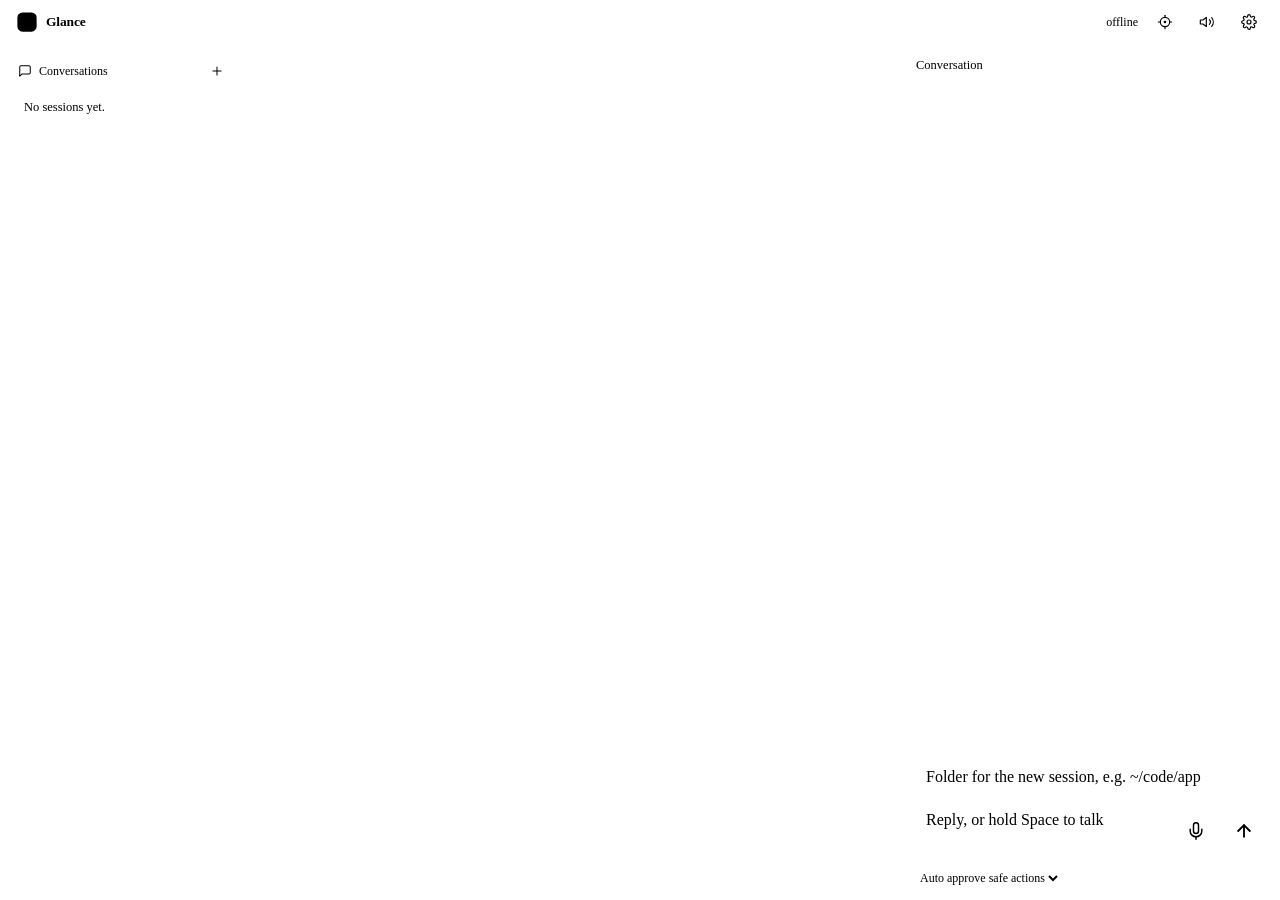
==== commit 6213c333: "Settings panel in the page, logo and favicon, chime and speech rate options" ====
--- a/ui.html
+++ b/ui.html
@@ -4,6 +4,7 @@
 <meta charset="utf-8">
 <meta name="viewport" content="width=device-width, initial-scale=1">
 <title>Glance</title>
+<link rel="icon" type="image/svg+xml" href="/board/logo.svg">
 <link rel="stylesheet" href="/board/board.css">
 <script>
   // Apply the saved palette before first paint.
@@ -24,6 +25,21 @@
   #top { height: 44px; display: flex; align-items: center; gap: 12px; padding: 0 16px; background: var(--surface); border-bottom: 1px solid var(--line); }
   #top h1 { margin: 0; font-size: 13.5px; font-weight: 600; letter-spacing: -.01em; }
   #top .spacer { flex: 1; }
+  #top h1 { display: inline-flex; align-items: center; gap: 8px; }
+  #top .logo { width: 22px; height: 22px; display: block; }
+  #gear.on { color: var(--accent); background: color-mix(in srgb, var(--accent) 12%, transparent); }
+  #settings { position: fixed; inset: 0; z-index: 50; }
+  #settings .panel { position: absolute; top: 48px; right: 12px; width: 340px; max-height: calc(100vh - 64px); overflow-y: auto; background: var(--surface); border: 1px solid var(--line); border-radius: 12px; box-shadow: 0 12px 40px color-mix(in srgb, var(--ink) 18%, transparent); padding: 6px 0; }
+  #settings .group { padding: 10px 16px 8px; }
+  #settings .group + .group { border-top: 1px solid var(--line); }
+  #settings .label { font-size: 11px; font-weight: 600; letter-spacing: .04em; text-transform: uppercase; color: var(--muted); margin-bottom: 6px; }
+  #settings .opt { display: flex; align-items: flex-start; gap: 10px; padding: 6px 0; cursor: pointer; font-size: 13px; }
+  #settings .opt input { margin: 3px 0 0; accent-color: var(--accent); }
+  #settings .opt span { display: flex; flex-direction: column; gap: 2px; flex: 1; }
+  #settings .opt small { color: var(--muted); font-size: 12px; line-height: 1.4; }
+  #settings .opt.row { align-items: center; justify-content: space-between; }
+  #settings .opt.row select { background: var(--paper); border: 1px solid var(--line); border-radius: 6px; padding: 4px 8px; font-size: 12.5px; color: inherit; }
+  #settings .note { font-size: 11.5px; color: var(--muted); padding: 2px 0 0; }
   .pick { display: inline-flex; align-items: center; gap: 2px; color: var(--muted); }
   .pick:hover { color: var(--ink); }
   .pick svg { width: 14px; height: 14px; }
@@ -180,18 +196,40 @@
 </head>
 <body>
 <header id="top">
-  <h1>Glance</h1>
+  <h1><svg class="logo" viewBox="0 0 64 64" aria-hidden="true"><rect x="4" y="4" width="56" height="56" rx="15" fill="var(--accent)"/><path d="M13 32c6.5-9.5 12.8-14 19-14s12.5 4.5 19 14c-6.5 9.5-12.8 14-19 14s-12.5-4.5-19-14z" fill="none" stroke="var(--accent-ink)" stroke-width="4.5" stroke-linejoin="round"/><circle cx="32" cy="32" r="6.5" fill="var(--accent-ink)"/><circle cx="34.5" cy="29.5" r="2" fill="var(--accent)"/></svg>Glance</h1>
   <span class="spacer"></span>
-  <label class="pick" title="Palette"><i data-icon="palette"></i><select id="theme" aria-label="Palette">
-    <option value="">Graphite</option><option value="paper">Paper</option><option value="midnight">Midnight</option><option value="violet">Violet</option><option value="mono">Mono</option>
-  </select></label>
-  <label class="pick" title="Appearance"><i data-icon="contrast"></i><select id="scheme" aria-label="Appearance">
-    <option value="">Auto</option><option value="light">Light</option><option value="dark">Dark</option>
-  </select></label>
   <span id="conn" title="Connection to the Glance server"><i></i><span>offline</span></span>
   <button id="follow" class="ic" title="Follow the latest: jump to whichever conversation updates"><i data-icon="follow"></i></button>
   <button id="voice" class="ic" title="Read new answers aloud"></button>
+  <button id="gear" class="ic" title="Settings" aria-haspopup="dialog"><i data-icon="gear"></i></button>
 </header>
+
+<div id="settings" hidden>
+  <div class="panel" role="dialog" aria-label="Settings">
+    <div class="group">
+      <div class="label">Terminal reply</div>
+      <label class="opt"><input type="radio" name="terminalReply" value="full"><span><b>Full</b><small>The normal Claude Code answer in the terminal, plus the visual on the board</small></span></label>
+      <label class="opt"><input type="radio" name="terminalReply" value="short"><span><b>Short</b><small>One line in the terminal pointing at the board. The board is the answer</small></span></label>
+      <div class="note">Applies to sessions started after the change.</div>
+    </div>
+    <div class="group">
+      <div class="label">Voice</div>
+      <label class="opt"><input type="checkbox" id="sVoice"><span><b>Read new visuals aloud</b></span></label>
+      <label class="opt"><input type="checkbox" id="sChime"><span><b>Chime before speaking</b></span></label>
+      <label class="opt row"><span><b>Speech rate</b></span><select id="sRate"><option value="slower">Slower</option><option value="normal">Normal</option><option value="faster">Faster</option></select></label>
+    </div>
+    <div class="group">
+      <div class="label">Board</div>
+      <label class="opt"><input type="checkbox" id="sFollow"><span><b>Follow the latest</b><small>Jump to whichever conversation updates</small></span></label>
+      <label class="opt row"><span><b>Palette</b></span><select id="theme" aria-label="Palette">
+        <option value="">Graphite</option><option value="paper">Paper</option><option value="midnight">Midnight</option><option value="violet">Violet</option><option value="mono">Mono</option>
+      </select></label>
+      <label class="opt row"><span><b>Appearance</b></span><select id="scheme" aria-label="Appearance">
+        <option value="">Auto</option><option value="light">Light</option><option value="dark">Dark</option>
+      </select></label>
+    </div>
+  </div>
+</div>
 
 <div id="shell">
   <nav id="side">
@@ -251,6 +289,7 @@
   chat: '<path d="M21 15a2 2 0 0 1-2 2H7l-4 4V5a2 2 0 0 1 2-2h14a2 2 0 0 1 2 2z"/>',
   palette: '<path d="M12 2a10 10 0 0 0 0 20c.9 0 1.6-.7 1.6-1.7 0-.4-.2-.8-.4-1.1-.3-.3-.4-.7-.4-1.1 0-.9.7-1.7 1.7-1.7h2a5.5 5.5 0 0 0 5.5-5.5C22 6 17.5 2 12 2Z"/><circle cx="7.5" cy="10.5" r=".6" fill="currentColor"/><circle cx="10.5" cy="6.5" r=".6" fill="currentColor"/><circle cx="15.5" cy="6.5" r=".6" fill="currentColor"/><circle cx="18" cy="10.5" r=".6" fill="currentColor"/>',
   contrast: '<circle cx="12" cy="12" r="9"/><path d="M12 3a9 9 0 0 1 0 18Z" fill="currentColor" stroke="none"/>',
+  gear: '<circle cx="12" cy="12" r="3"/><path d="M19.4 15a1.7 1.7 0 0 0 .3 1.8l.1.1a2 2 0 1 1-2.8 2.8l-.1-.1a1.7 1.7 0 0 0-1.8-.3 1.7 1.7 0 0 0-1 1.5V21a2 2 0 1 1-4 0v-.1a1.7 1.7 0 0 0-1.1-1.5 1.7 1.7 0 0 0-1.8.3l-.1.1a2 2 0 1 1-2.8-2.8l.1-.1a1.7 1.7 0 0 0 .3-1.8 1.7 1.7 0 0 0-1.5-1H3a2 2 0 1 1 0-4h.1a1.7 1.7 0 0 0 1.5-1.1 1.7 1.7 0 0 0-.3-1.8l-.1-.1a2 2 0 1 1 2.8-2.8l.1.1a1.7 1.7 0 0 0 1.8.3h.1a1.7 1.7 0 0 0 1-1.5V3a2 2 0 1 1 4 0v.1a1.7 1.7 0 0 0 1 1.5 1.7 1.7 0 0 0 1.8-.3l.1-.1a2 2 0 1 1 2.8 2.8l-.1.1a1.7 1.7 0 0 0-.3 1.8v.1a1.7 1.7 0 0 0 1.5 1H21a2 2 0 1 1 0 4h-.1a1.7 1.7 0 0 0-1.5 1z"/>',
   follow: '<circle cx="12" cy="12" r="7"/><path d="M12 2v3"/><path d="M12 19v3"/><path d="M2 12h3"/><path d="M19 12h3"/><circle cx="12" cy="12" r="2" fill="currentColor" stroke="none"/>',
   send: '<path d="M12 19V5"/><path d="m5 12 7-7 7 7"/>',
   switch: '<path d="M5 12h14"/><path d="m13 6 6 6-6 6"/>',
@@ -556,6 +595,7 @@
 }
 
 function renderVoice() {
+  $('sVoice').checked = voiceOn;
   $('voice').innerHTML = icon(voiceOn ? 'speaker' : 'muted');
   $('voice').classList.toggle('off', !voiceOn);
   $('voice').title = voiceOn ? 'Reading new answers aloud. Click to mute.' : 'Muted. Click to read new answers aloud.';
@@ -570,7 +610,7 @@
 renderVoice();
 
 // ---------- follow mode ----------
-function renderFollow() { $('follow').classList.toggle('on', followOn); }
+function renderFollow() { $('follow').classList.toggle('on', followOn); $('sFollow').checked = followOn; }
 $('follow').onclick = () => {
   followOn = !followOn;
   try { localStorage.setItem('board-follow', followOn ? 'on' : 'off'); } catch {}
@@ -588,6 +628,38 @@
     showVisuals(true); // diagrams take their colors at render time
   };
 }
+
+// ---------- settings panel ----------
+// Server-side settings (terminal reply, chime, speech rate) live in ~/.claude/glance/config.json and apply to every
+// session; the rest (voice, follow, palette, appearance) are this browser's own.
+let serverSettings = { terminalReply: 'full', chime: true, speechRate: 'normal' };
+function renderSettings() {
+  for (const r of document.querySelectorAll('input[name="terminalReply"]')) r.checked = r.value === serverSettings.terminalReply;
+  $('sChime').checked = !!serverSettings.chime;
+  $('sRate').value = serverSettings.speechRate || 'normal';
+}
+async function loadSettings() {
+  try { serverSettings = await (await fetch('/settings', { headers: { 'X-Board-Token': TOKEN } })).json(); } catch {}
+  renderSettings();
+}
+async function saveSettings(patch) {
+  try { const r = await post('/settings', patch); if (r.ok) serverSettings = r.data; } catch {}
+  renderSettings();
+}
+for (const r of document.querySelectorAll('input[name="terminalReply"]')) r.onchange = () => saveSettings({ terminalReply: r.value });
+$('sChime').onchange = () => saveSettings({ chime: $('sChime').checked });
+$('sRate').onchange = () => saveSettings({ speechRate: $('sRate').value });
+$('sVoice').onchange = () => { if ($('sVoice').checked !== voiceOn) $('voice').click(); };
+$('sFollow').onchange = () => { if ($('sFollow').checked !== followOn) $('follow').click(); };
+function toggleSettings(open = $('settings').hidden) {
+  $('settings').hidden = !open;
+  $('gear').classList.toggle('on', open);
+  if (open) loadSettings();
+}
+$('gear').onclick = () => toggleSettings();
+$('settings').addEventListener('click', e => { if (e.target === $('settings')) toggleSettings(false); });
+document.addEventListener('keydown', e => { if (e.key === 'Escape' && !$('settings').hidden) toggleSettings(false); });
+loadSettings();
 
 // ---------- sidebar: every session we know about ----------
 
@@ -744,6 +816,7 @@
     }
     if (ev.kind === 'speaking') { talk.speaking = ev.on; return renderHud(); }
     if (ev.kind === 'muted') return;
+    if (ev.kind === 'settings') { serverSettings = ev.settings || serverSettings; return renderSettings(); }
     const st = s(ev.sessionId);
     if (ev.kind === 'start') Object.assign(st, { busy: true, line: 'Thinking…', isError: false, denials: [] });
     if (ev.kind === 'tool') st.line = ev.detail ? `${ev.name}: ${ev.detail}` : ev.name;
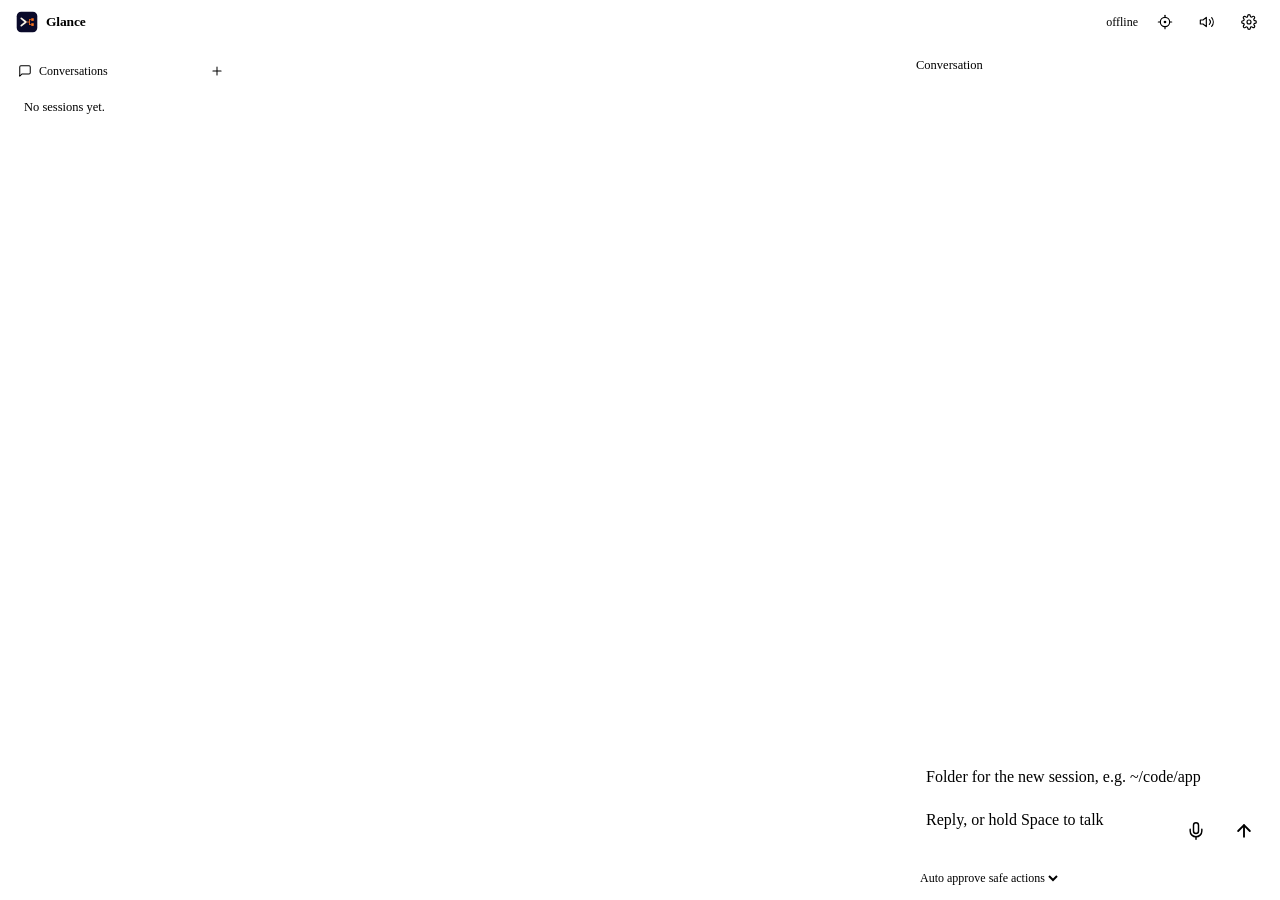
==== commit 0476b87f: "New logo: prompt chevron branching into a diagram" ====
--- a/ui.html
+++ b/ui.html
@@ -196,7 +196,7 @@
 </head>
 <body>
 <header id="top">
-  <h1><svg class="logo" viewBox="0 0 64 64" aria-hidden="true"><rect x="4" y="4" width="56" height="56" rx="15" fill="var(--accent)"/><path d="M13 32c6.5-9.5 12.8-14 19-14s12.5 4.5 19 14c-6.5 9.5-12.8 14-19 14s-12.5-4.5-19-14z" fill="none" stroke="var(--accent-ink)" stroke-width="4.5" stroke-linejoin="round"/><circle cx="32" cy="32" r="6.5" fill="var(--accent-ink)"/><circle cx="34.5" cy="29.5" r="2" fill="var(--accent)"/></svg>Glance</h1>
+  <h1><svg class="logo" viewBox="0 0 1240 1240" aria-hidden="true"><rect x="40" y="40" width="1160" height="1160" rx="250" fill="#0a0a2a"/><path d="M300 415 L555 620 L300 825" fill="none" stroke="#fbf4e6" stroke-width="100" stroke-linecap="round" stroke-linejoin="round"/><g fill="#f9731f"><rect x="600" y="598" width="180" height="45"/><rect x="735" y="470" width="45" height="320"/><rect x="735" y="470" width="125" height="40"/><rect x="735" y="750" width="125" height="40"/><rect x="860" y="410" width="140" height="145"/><rect x="860" y="690" width="140" height="150"/></g></svg>Glance</h1>
   <span class="spacer"></span>
   <span id="conn" title="Connection to the Glance server"><i></i><span>offline</span></span>
   <button id="follow" class="ic" title="Follow the latest: jump to whichever conversation updates"><i data-icon="follow"></i></button>
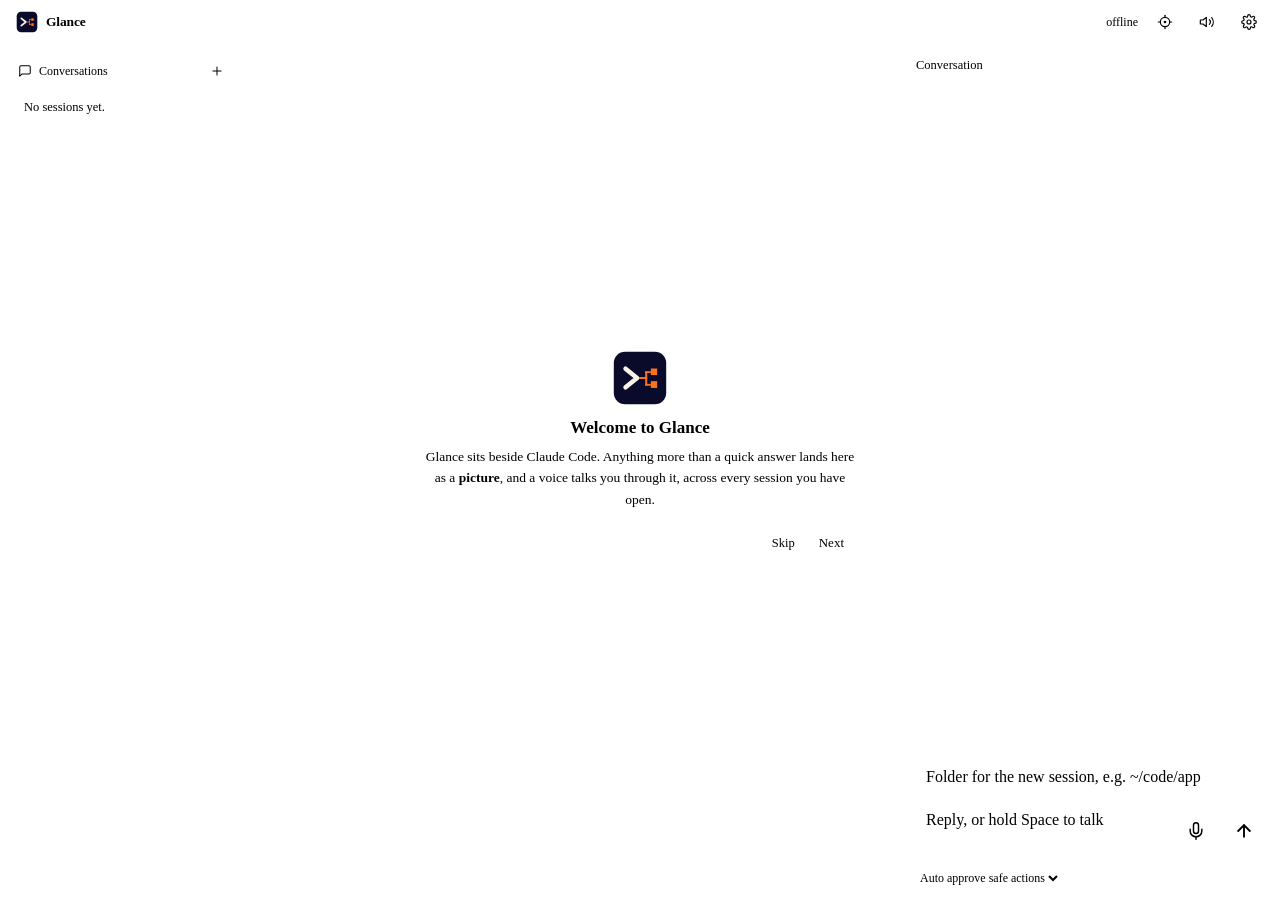
==== commit d83b7e96: "First-visit tour, and an on/off switch: settings, /glance:off and /glance:on" ====
--- a/ui.html
+++ b/ui.html
@@ -40,6 +40,29 @@
   #settings .opt.row { align-items: center; justify-content: space-between; }
   #settings .opt.row select { background: var(--paper); border: 1px solid var(--line); border-radius: 6px; padding: 4px 8px; font-size: 12.5px; color: inherit; }
   #settings .note { font-size: 11.5px; color: var(--muted); padding: 2px 0 0; }
+  #settings .group.master { background: color-mix(in srgb, var(--accent) 7%, transparent); }
+  #settings .opt small code { font: 11px var(--mono); background: var(--paper); border: 1px solid var(--line); border-radius: 4px; padding: 0 4px; }
+  button.link { border: 0; background: none; color: var(--accent); font-size: 12.5px; cursor: pointer; padding: 4px 0; }
+  button.link:hover { text-decoration: underline; }
+  .chip-off { border: 1px solid var(--edge-amber); background: var(--tint-amber); color: var(--text-amber); border-radius: 999px; padding: 3px 10px; font-size: 12px; font-weight: 500; cursor: pointer; }
+  /* first-visit tour */
+  #tour { position: fixed; inset: 0; z-index: 60; background: color-mix(in srgb, var(--ink) 35%, transparent); display: flex; align-items: center; justify-content: center; }
+  #tour .card { width: min(440px, calc(100vw - 32px)); background: var(--surface); border: 1px solid var(--line); border-radius: 14px; box-shadow: 0 20px 60px color-mix(in srgb, var(--ink) 30%, transparent); padding: 22px 24px 18px; }
+  #tour .art { display: flex; align-items: center; justify-content: center; height: 64px; margin-bottom: 8px; }
+  #tour .art svg { width: 48px; height: 48px; color: var(--accent); }
+  #tour .art svg.logo { width: 56px; height: 56px; }
+  #tour h2 { margin: 0 0 8px; font-size: 17px; font-weight: 600; text-align: center; }
+  #tour p { margin: 0 0 18px; font-size: 13.5px; line-height: 1.6; color: var(--muted); text-align: center; }
+  #tour p b { color: var(--ink); font-weight: 600; }
+  #tour kbd { font: 11.5px var(--mono); padding: 1px 6px; border: 1px solid var(--line); border-bottom-width: 2px; border-radius: 4px; background: var(--paper); color: var(--ink); }
+  #tour .foot { display: flex; align-items: center; gap: 8px; }
+  #tour .foot .spacer { flex: 1; }
+  #tour .dots { display: inline-flex; gap: 5px; }
+  #tour .dots i { width: 6px; height: 6px; border-radius: 50%; background: var(--line); }
+  #tour .dots i.on { background: var(--accent); }
+  #tour button.primary { border: 0; background: var(--accent); color: var(--accent-ink); border-radius: 8px; padding: 7px 16px; font-size: 13px; font-weight: 500; cursor: pointer; }
+  #tour button.ghost { border: 1px solid var(--line); background: transparent; color: var(--ink); border-radius: 8px; padding: 6px 12px; font-size: 13px; cursor: pointer; }
+  .tour-hi { box-shadow: 0 0 0 3px var(--accent), 0 0 0 7px color-mix(in srgb, var(--accent) 25%, transparent) !important; border-radius: 8px; transition: box-shadow .2s; position: relative; z-index: 61; }
   .pick { display: inline-flex; align-items: center; gap: 2px; color: var(--muted); }
   .pick:hover { color: var(--ink); }
   .pick svg { width: 14px; height: 14px; }
@@ -198,6 +221,7 @@
 <header id="top">
   <h1><svg class="logo" viewBox="0 0 1240 1240" aria-hidden="true"><rect x="40" y="40" width="1160" height="1160" rx="250" fill="#0a0a2a"/><path d="M300 415 L555 620 L300 825" fill="none" stroke="#fbf4e6" stroke-width="100" stroke-linecap="round" stroke-linejoin="round"/><g fill="#f9731f"><rect x="600" y="598" width="180" height="45"/><rect x="735" y="470" width="45" height="320"/><rect x="735" y="470" width="125" height="40"/><rect x="735" y="750" width="125" height="40"/><rect x="860" y="410" width="140" height="145"/><rect x="860" y="690" width="140" height="150"/></g></svg>Glance</h1>
   <span class="spacer"></span>
+  <button id="offChip" class="chip-off" hidden title="New sessions are plain Claude Code. Click to turn Glance back on.">Glance is off</button>
   <span id="conn" title="Connection to the Glance server"><i></i><span>offline</span></span>
   <button id="follow" class="ic" title="Follow the latest: jump to whichever conversation updates"><i data-icon="follow"></i></button>
   <button id="voice" class="ic" title="Read new answers aloud"></button>
@@ -206,6 +230,9 @@
 
 <div id="settings" hidden>
   <div class="panel" role="dialog" aria-label="Settings">
+    <div class="group master">
+      <label class="opt"><input type="checkbox" id="sEnabled"><span><b>Glance is on</b><small>Off makes new Claude Code sessions plain again: nothing on the board, nothing read aloud. Sessions already running carry on as they were. Same as <code>/glance:off</code> and <code>/glance:on</code>.</small></span></label>
+    </div>
     <div class="group">
       <div class="label">Terminal reply</div>
       <label class="opt"><input type="radio" name="terminalReply" value="full"><span><b>Full</b><small>The normal Claude Code answer in the terminal, plus the visual on the board</small></span></label>
@@ -227,6 +254,22 @@
       <label class="opt row"><span><b>Appearance</b></span><select id="scheme" aria-label="Appearance">
         <option value="">Auto</option><option value="light">Light</option><option value="dark">Dark</option>
       </select></label>
+    </div>
+    <div class="group"><button id="tourAgain" class="link">Show the tour again</button></div>
+  </div>
+</div>
+
+<div id="tour" hidden>
+  <div class="card" role="dialog" aria-label="Welcome to Glance">
+    <div class="art" id="tourArt"></div>
+    <h2 id="tourTitle"></h2>
+    <p id="tourText"></p>
+    <div class="foot">
+      <span class="dots" id="tourDots"></span>
+      <span class="spacer"></span>
+      <button id="tourSkip" class="link">Skip</button>
+      <button id="tourBack" class="ghost">Back</button>
+      <button id="tourNext" class="primary">Next</button>
     </div>
   </div>
 </div>
@@ -634,6 +677,9 @@
 // session; the rest (voice, follow, palette, appearance) are this browser's own.
 let serverSettings = { terminalReply: 'full', chime: true, speechRate: 'normal' };
 function renderSettings() {
+  const on = serverSettings.enabled !== false;
+  $('sEnabled').checked = on;
+  $('offChip').hidden = on;
   for (const r of document.querySelectorAll('input[name="terminalReply"]')) r.checked = r.value === serverSettings.terminalReply;
   $('sChime').checked = !!serverSettings.chime;
   $('sRate').value = serverSettings.speechRate || 'normal';
@@ -646,6 +692,8 @@
   try { const r = await post('/settings', patch); if (r.ok) serverSettings = r.data; } catch {}
   renderSettings();
 }
+$('sEnabled').onchange = () => saveSettings({ enabled: $('sEnabled').checked });
+$('offChip').onclick = () => saveSettings({ enabled: true });
 for (const r of document.querySelectorAll('input[name="terminalReply"]')) r.onchange = () => saveSettings({ terminalReply: r.value });
 $('sChime').onchange = () => saveSettings({ chime: $('sChime').checked });
 $('sRate').onchange = () => saveSettings({ speechRate: $('sRate').value });
@@ -660,6 +708,42 @@
 $('settings').addEventListener('click', e => { if (e.target === $('settings')) toggleSettings(false); });
 document.addEventListener('keydown', e => { if (e.key === 'Escape' && !$('settings').hidden) toggleSettings(false); });
 loadSettings();
+
+// ---------- first-visit tour ----------
+const TOUR = [
+  { art: 'logo', title: 'Welcome to Glance', text: 'Glance sits beside Claude Code. Anything more than a quick answer lands here as a <b>picture</b>, and a voice talks you through it, across every session you have open.' },
+  { art: 'chat', target: '#side', title: 'Every conversation, one place', text: 'The left column lists your Claude Code sessions. A <b>dot</b> means something new. An <b>amber banner</b> means a session is waiting on you.' },
+  { art: 'text', target: '#board', title: 'The board', text: 'Visuals arrive at the <b>bottom</b>, so nothing you are reading moves. <b>Click</b> a visual to jump the chat to the reply that produced it. Hover one for a speaker button, or a text button to read the narration.' },
+  { art: 'mic', target: '#chat', title: 'Reply from here', text: 'Type to any session, or <b>hold the space bar</b> to talk and let go to send. The menu under the box sets what Claude may do without asking.' },
+  { art: 'speaker', target: '#voice', title: 'Listen instead of read', text: 'With the speaker on, each new visual is read aloud. Press <kbd>Esc</kbd> to stop. Chime and speech rate are in settings.' },
+  { art: 'gear', target: '#gear', title: 'Yours to tune', text: '<b>Terminal reply</b> chooses between the full Claude Code answer in the terminal plus the board, or a short pointer. Turn Glance <b>off</b> here, or with <code>/glance:off</code>, whenever you want plain Claude Code back.' },
+];
+let tourStep = 0;
+function tourHighlight(sel) {
+  for (const el of document.querySelectorAll('.tour-hi')) el.classList.remove('tour-hi');
+  if (sel) document.querySelector(sel)?.classList.add('tour-hi');
+}
+function renderTour() {
+  const step = TOUR[tourStep];
+  $('tourArt').innerHTML = step.art === 'logo' ? $('top').querySelector('.logo').outerHTML : icon(step.art);
+  $('tourTitle').textContent = step.title;
+  $('tourText').innerHTML = step.text;
+  $('tourDots').innerHTML = TOUR.map((_, i) => `<i class="${i === tourStep ? 'on' : ''}"></i>`).join('');
+  $('tourBack').hidden = tourStep === 0;
+  $('tourNext').textContent = tourStep === TOUR.length - 1 ? 'Done' : 'Next';
+  $('tourSkip').hidden = tourStep === TOUR.length - 1;
+  tourHighlight(step.target);
+}
+function startTour() { tourStep = 0; $('settings').hidden = true; $('gear').classList.remove('on'); $('tour').hidden = false; renderTour(); }
+function endTour() { $('tour').hidden = true; tourHighlight(null); try { localStorage.setItem('glance-toured', '1'); } catch {} }
+$('tourNext').onclick = () => { if (tourStep >= TOUR.length - 1) return endTour(); tourStep++; renderTour(); };
+$('tourBack').onclick = () => { if (tourStep > 0) { tourStep--; renderTour(); } };
+$('tourSkip').onclick = endTour;
+$('tourAgain').onclick = startTour;
+document.addEventListener('keydown', e => { if (!$('tour').hidden && e.key === 'Escape') endTour(); });
+let toured = false;
+try { toured = localStorage.getItem('glance-toured') === '1'; } catch {}
+if (!toured) setTimeout(startTour, 600);
 
 // ---------- sidebar: every session we know about ----------
 
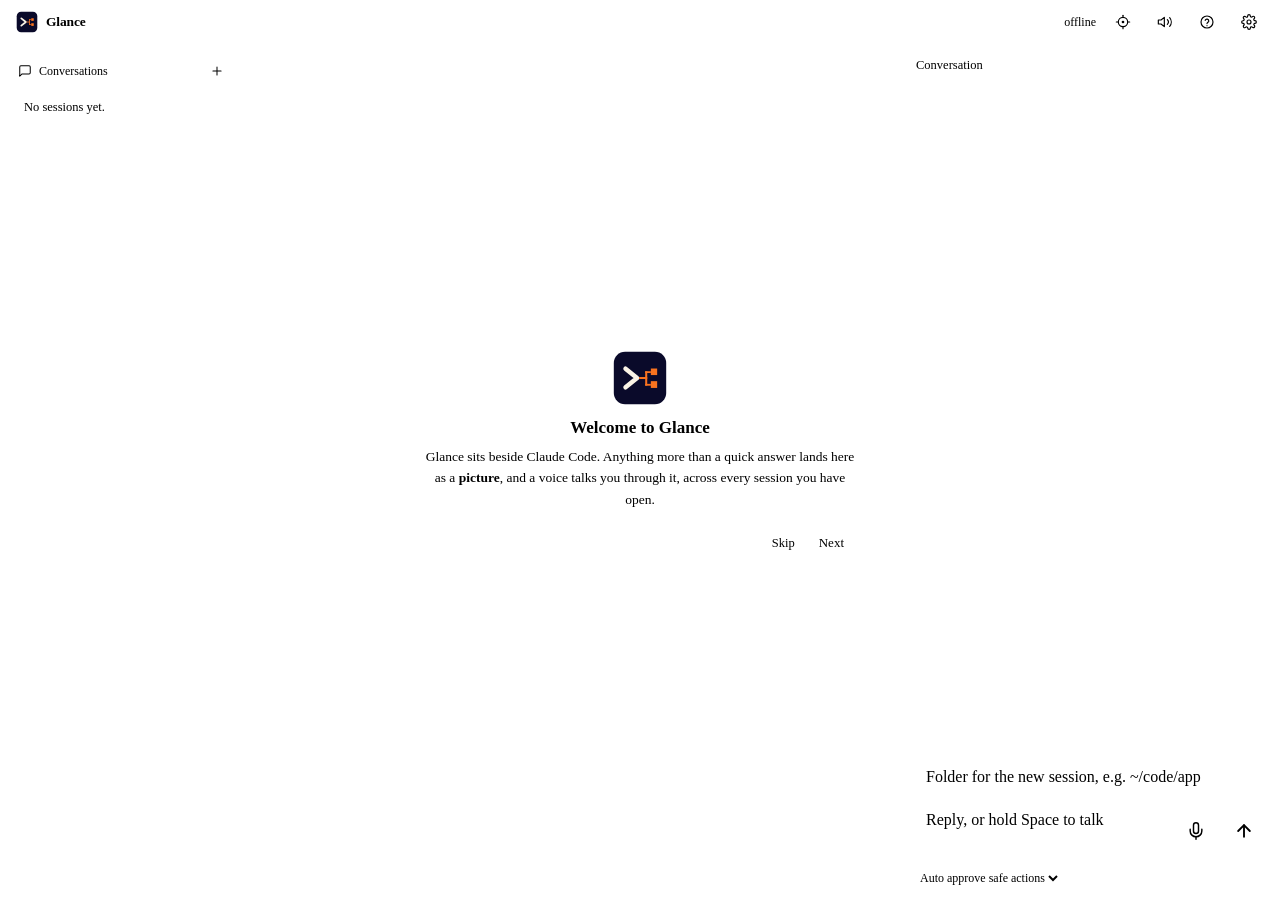
==== commit d6345789: "Help button in the header starts the tour" ====
--- a/ui.html
+++ b/ui.html
@@ -46,8 +46,10 @@
   button.link:hover { text-decoration: underline; }
   .chip-off { border: 1px solid var(--edge-amber); background: var(--tint-amber); color: var(--text-amber); border-radius: 999px; padding: 3px 10px; font-size: 12px; font-weight: 500; cursor: pointer; }
   /* first-visit tour */
-  #tour { position: fixed; inset: 0; z-index: 60; background: color-mix(in srgb, var(--ink) 35%, transparent); display: flex; align-items: center; justify-content: center; }
-  #tour .card { width: min(440px, calc(100vw - 32px)); background: var(--surface); border: 1px solid var(--line); border-radius: 14px; box-shadow: 0 20px 60px color-mix(in srgb, var(--ink) 30%, transparent); padding: 22px 24px 18px; }
+  /* dim layer, then the highlighted pane (z 61), then the card on top of everything */
+  #tourDim { position: fixed; inset: 0; z-index: 60; background: color-mix(in srgb, var(--ink) 35%, transparent); }
+  #tour { position: fixed; inset: 0; z-index: 62; display: flex; align-items: center; justify-content: center; pointer-events: none; }
+  #tour .card { pointer-events: auto; width: min(440px, calc(100vw - 32px)); background: var(--surface); border: 1px solid var(--line); border-radius: 14px; box-shadow: 0 20px 60px color-mix(in srgb, var(--ink) 30%, transparent); padding: 22px 24px 18px; }
   #tour .art { display: flex; align-items: center; justify-content: center; height: 64px; margin-bottom: 8px; }
   #tour .art svg { width: 48px; height: 48px; color: var(--accent); }
   #tour .art svg.logo { width: 56px; height: 56px; }
@@ -225,6 +227,7 @@
   <span id="conn" title="Connection to the Glance server"><i></i><span>offline</span></span>
   <button id="follow" class="ic" title="Follow the latest: jump to whichever conversation updates"><i data-icon="follow"></i></button>
   <button id="voice" class="ic" title="Read new answers aloud"></button>
+  <button id="help" class="ic" title="Take the tour"><i data-icon="help"></i></button>
   <button id="gear" class="ic" title="Settings" aria-haspopup="dialog"><i data-icon="gear"></i></button>
 </header>
 
@@ -259,6 +262,7 @@
   </div>
 </div>
 
+<div id="tourDim" hidden></div>
 <div id="tour" hidden>
   <div class="card" role="dialog" aria-label="Welcome to Glance">
     <div class="art" id="tourArt"></div>
@@ -332,6 +336,7 @@
   chat: '<path d="M21 15a2 2 0 0 1-2 2H7l-4 4V5a2 2 0 0 1 2-2h14a2 2 0 0 1 2 2z"/>',
   palette: '<path d="M12 2a10 10 0 0 0 0 20c.9 0 1.6-.7 1.6-1.7 0-.4-.2-.8-.4-1.1-.3-.3-.4-.7-.4-1.1 0-.9.7-1.7 1.7-1.7h2a5.5 5.5 0 0 0 5.5-5.5C22 6 17.5 2 12 2Z"/><circle cx="7.5" cy="10.5" r=".6" fill="currentColor"/><circle cx="10.5" cy="6.5" r=".6" fill="currentColor"/><circle cx="15.5" cy="6.5" r=".6" fill="currentColor"/><circle cx="18" cy="10.5" r=".6" fill="currentColor"/>',
   contrast: '<circle cx="12" cy="12" r="9"/><path d="M12 3a9 9 0 0 1 0 18Z" fill="currentColor" stroke="none"/>',
+  help: '<circle cx="12" cy="12" r="9"/><path d="M9.3 9.5a2.8 2.8 0 0 1 5.4.9c0 1.8-2.7 2.3-2.7 4"/><path d="M12 17.5v.1"/>',
   gear: '<circle cx="12" cy="12" r="3"/><path d="M19.4 15a1.7 1.7 0 0 0 .3 1.8l.1.1a2 2 0 1 1-2.8 2.8l-.1-.1a1.7 1.7 0 0 0-1.8-.3 1.7 1.7 0 0 0-1 1.5V21a2 2 0 1 1-4 0v-.1a1.7 1.7 0 0 0-1.1-1.5 1.7 1.7 0 0 0-1.8.3l-.1.1a2 2 0 1 1-2.8-2.8l.1-.1a1.7 1.7 0 0 0 .3-1.8 1.7 1.7 0 0 0-1.5-1H3a2 2 0 1 1 0-4h.1a1.7 1.7 0 0 0 1.5-1.1 1.7 1.7 0 0 0-.3-1.8l-.1-.1a2 2 0 1 1 2.8-2.8l.1.1a1.7 1.7 0 0 0 1.8.3h.1a1.7 1.7 0 0 0 1-1.5V3a2 2 0 1 1 4 0v.1a1.7 1.7 0 0 0 1 1.5 1.7 1.7 0 0 0 1.8-.3l.1-.1a2 2 0 1 1 2.8 2.8l-.1.1a1.7 1.7 0 0 0-.3 1.8v.1a1.7 1.7 0 0 0 1.5 1H21a2 2 0 1 1 0 4h-.1a1.7 1.7 0 0 0-1.5 1z"/>',
   follow: '<circle cx="12" cy="12" r="7"/><path d="M12 2v3"/><path d="M12 19v3"/><path d="M2 12h3"/><path d="M19 12h3"/><circle cx="12" cy="12" r="2" fill="currentColor" stroke="none"/>',
   send: '<path d="M12 19V5"/><path d="m5 12 7-7 7 7"/>',
@@ -734,12 +739,13 @@
   $('tourSkip').hidden = tourStep === TOUR.length - 1;
   tourHighlight(step.target);
 }
-function startTour() { tourStep = 0; $('settings').hidden = true; $('gear').classList.remove('on'); $('tour').hidden = false; renderTour(); }
-function endTour() { $('tour').hidden = true; tourHighlight(null); try { localStorage.setItem('glance-toured', '1'); } catch {} }
+function startTour() { tourStep = 0; $('settings').hidden = true; $('gear').classList.remove('on'); $('tourDim').hidden = false; $('tour').hidden = false; renderTour(); }
+function endTour() { $('tour').hidden = true; $('tourDim').hidden = true; tourHighlight(null); try { localStorage.setItem('glance-toured', '1'); } catch {} }
 $('tourNext').onclick = () => { if (tourStep >= TOUR.length - 1) return endTour(); tourStep++; renderTour(); };
 $('tourBack').onclick = () => { if (tourStep > 0) { tourStep--; renderTour(); } };
 $('tourSkip').onclick = endTour;
 $('tourAgain').onclick = startTour;
+$('help').onclick = startTour;
 document.addEventListener('keydown', e => { if (!$('tour').hidden && e.key === 'Escape') endTour(); });
 let toured = false;
 try { toured = localStorage.getItem('glance-toured') === '1'; } catch {}
